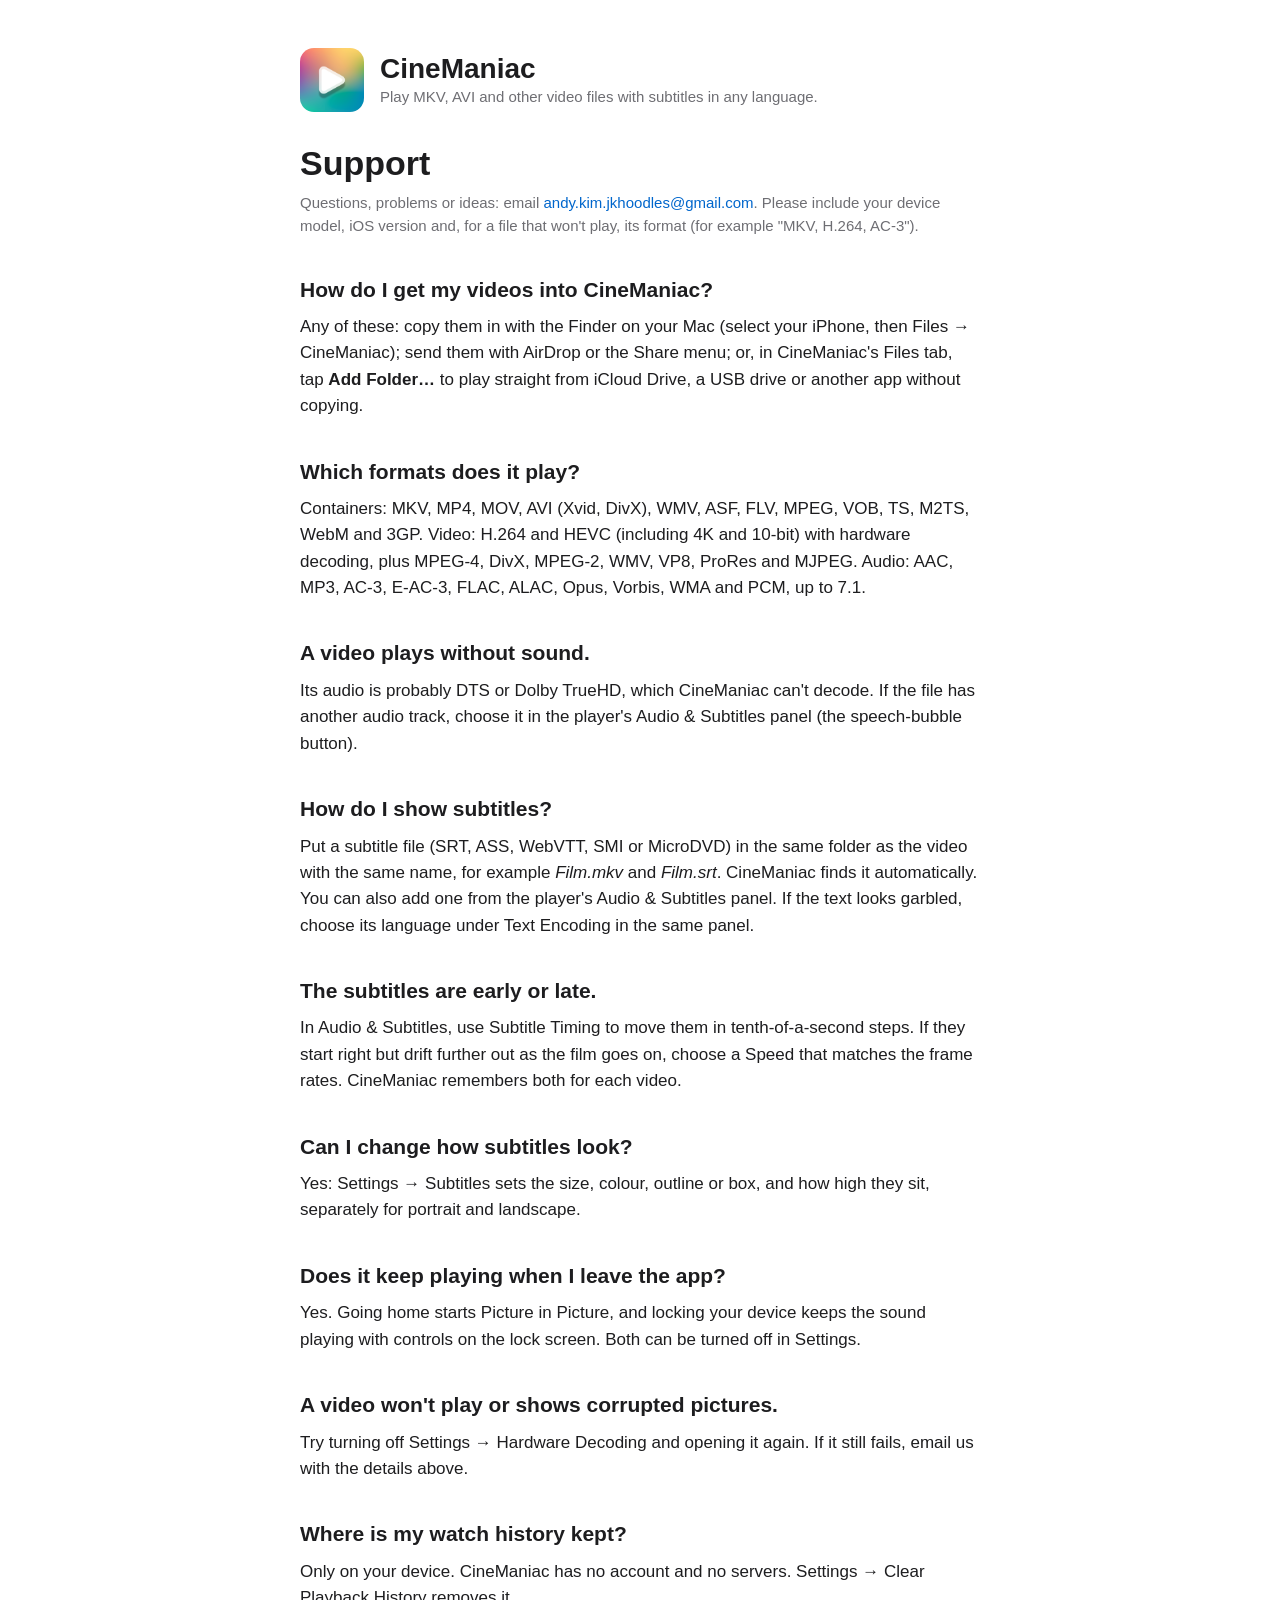
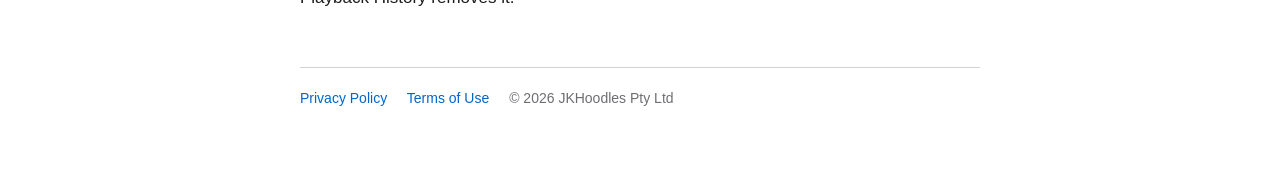
==== cinemaniac/index.html @ 22da9c40 "CineManiac support page Co-Authored-By: Claude Opus 5.5 <noreply@anthropic.com>" ====
<!doctype html>
<html lang="en">
<head>
<meta charset="utf-8">
<meta name="viewport" content="width=device-width, initial-scale=1">
<title>CineManiac Support</title>
<meta name="description" content="Help and contact for CineManiac, the video player for iPhone and iPad.">
<link rel="stylesheet" href="/style.css">
</head>
<body>
<main>
  <header>
    <img src="/cinemaniac/icon.png" alt="">
    <div>
      <div class="title">CineManiac</div>
      <div class="subtitle">Play MKV, AVI and other video files with subtitles in any language.</div>
    </div>
  </header>

  <h1>Support</h1>
  <p class="meta">Questions, problems or ideas: email <a href="mailto:andy.kim.jkhoodles@gmail.com?subject=CineManiac">andy.kim.jkhoodles@gmail.com</a>. Please include your device model, iOS version and, for a file that won't play, its format (for example "MKV, H.264, AC-3").</p>

  <h2>How do I get my videos into CineManiac?</h2>
  <p>Any of these: copy them in with the Finder on your Mac (select your iPhone, then Files → CineManiac); send them with AirDrop or the Share menu; or, in CineManiac's Files tab, tap <strong>Add Folder…</strong> to play straight from iCloud Drive, a USB drive or another app without copying.</p>

  <h2>Which formats does it play?</h2>
  <p>Containers: MKV, MP4, MOV, AVI (Xvid, DivX), WMV, ASF, FLV, MPEG, VOB, TS, M2TS, WebM and 3GP. Video: H.264 and HEVC (including 4K and 10-bit) with hardware decoding, plus MPEG-4, DivX, MPEG-2, WMV, VP8, ProRes and MJPEG. Audio: AAC, MP3, AC-3, E-AC-3, FLAC, ALAC, Opus, Vorbis, WMA and PCM, up to 7.1.</p>

  <h2>A video plays without sound.</h2>
  <p>Its audio is probably DTS or Dolby TrueHD, which CineManiac can't decode. If the file has another audio track, choose it in the player's Audio &amp; Subtitles panel (the speech-bubble button).</p>

  <h2>How do I show subtitles?</h2>
  <p>Put a subtitle file (SRT, ASS, WebVTT, SMI or MicroDVD) in the same folder as the video with the same name, for example <em>Film.mkv</em> and <em>Film.srt</em>. CineManiac finds it automatically. You can also add one from the player's Audio &amp; Subtitles panel. If the text looks garbled, choose its language under Text Encoding in the same panel.</p>

  <h2>The subtitles are early or late.</h2>
  <p>In Audio &amp; Subtitles, use Subtitle Timing to move them in tenth-of-a-second steps. If they start right but drift further out as the film goes on, choose a Speed that matches the frame rates. CineManiac remembers both for each video.</p>

  <h2>Can I change how subtitles look?</h2>
  <p>Yes: Settings → Subtitles sets the size, colour, outline or box, and how high they sit, separately for portrait and landscape.</p>

  <h2>Does it keep playing when I leave the app?</h2>
  <p>Yes. Going home starts Picture in Picture, and locking your device keeps the sound playing with controls on the lock screen. Both can be turned off in Settings.</p>

  <h2>A video won't play or shows corrupted pictures.</h2>
  <p>Try turning off Settings → Hardware Decoding and opening it again. If it still fails, email us with the details above.</p>

  <h2>Where is my watch history kept?</h2>
  <p>Only on your device. CineManiac has no account and no servers. Settings → Clear Playback History removes it.</p>

  <footer>
    <a href="/cinemaniac/privacy/">Privacy Policy</a>
    <a href="https://www.apple.com/legal/internet-services/itunes/dev/stdeula/">Terms of Use</a>
    <span>© 2026 JKHoodles Pty Ltd</span>
  </footer>
</main>
</body>
</html>
---- style.css ----
:root {
  --bg: #ffffff;
  --text: #1d1d1f;
  --muted: #6e6e73;
  --rule: #d2d2d7;
  --accent: #f26b2a;
  --link: #0066cc;
  color-scheme: light dark;
}
@media (prefers-color-scheme: dark) {
  :root {
    --bg: #000000;
    --text: #f5f5f7;
    --muted: #a1a1a6;
    --rule: #424245;
    --link: #2997ff;
  }
}
* { box-sizing: border-box; }
body {
  margin: 0;
  background: var(--bg);
  color: var(--text);
  font: 17px/1.55 -apple-system, BlinkMacSystemFont, "SF Pro Text", "Helvetica Neue", "Apple SD Gothic Neo", sans-serif;
  -webkit-text-size-adjust: 100%;
}
main { max-width: 720px; margin: 0 auto; padding: 48px 20px 80px; }
header { display: flex; align-items: center; gap: 16px; margin-bottom: 32px; }
header img { width: 64px; height: 64px; border-radius: 14px; }
header .title { font-size: 28px; font-weight: 700; line-height: 1.2; }
header .subtitle { color: var(--muted); font-size: 15px; }
h1 { font-size: 34px; line-height: 1.15; margin: 0 0 8px; }
h2 { font-size: 21px; margin: 36px 0 8px; }
p, li { margin: 0 0 12px; }
ul { padding-left: 22px; }
a { color: var(--link); text-decoration: none; }
a:hover { text-decoration: underline; }
.meta { color: var(--muted); font-size: 15px; margin-bottom: 28px; }
.summary { border-left: 3px solid var(--accent); padding: 4px 0 4px 16px; margin: 0 0 28px; }
footer { margin-top: 56px; padding-top: 20px; border-top: 1px solid var(--rule); color: var(--muted); font-size: 14px; }
footer a { margin-right: 16px; }
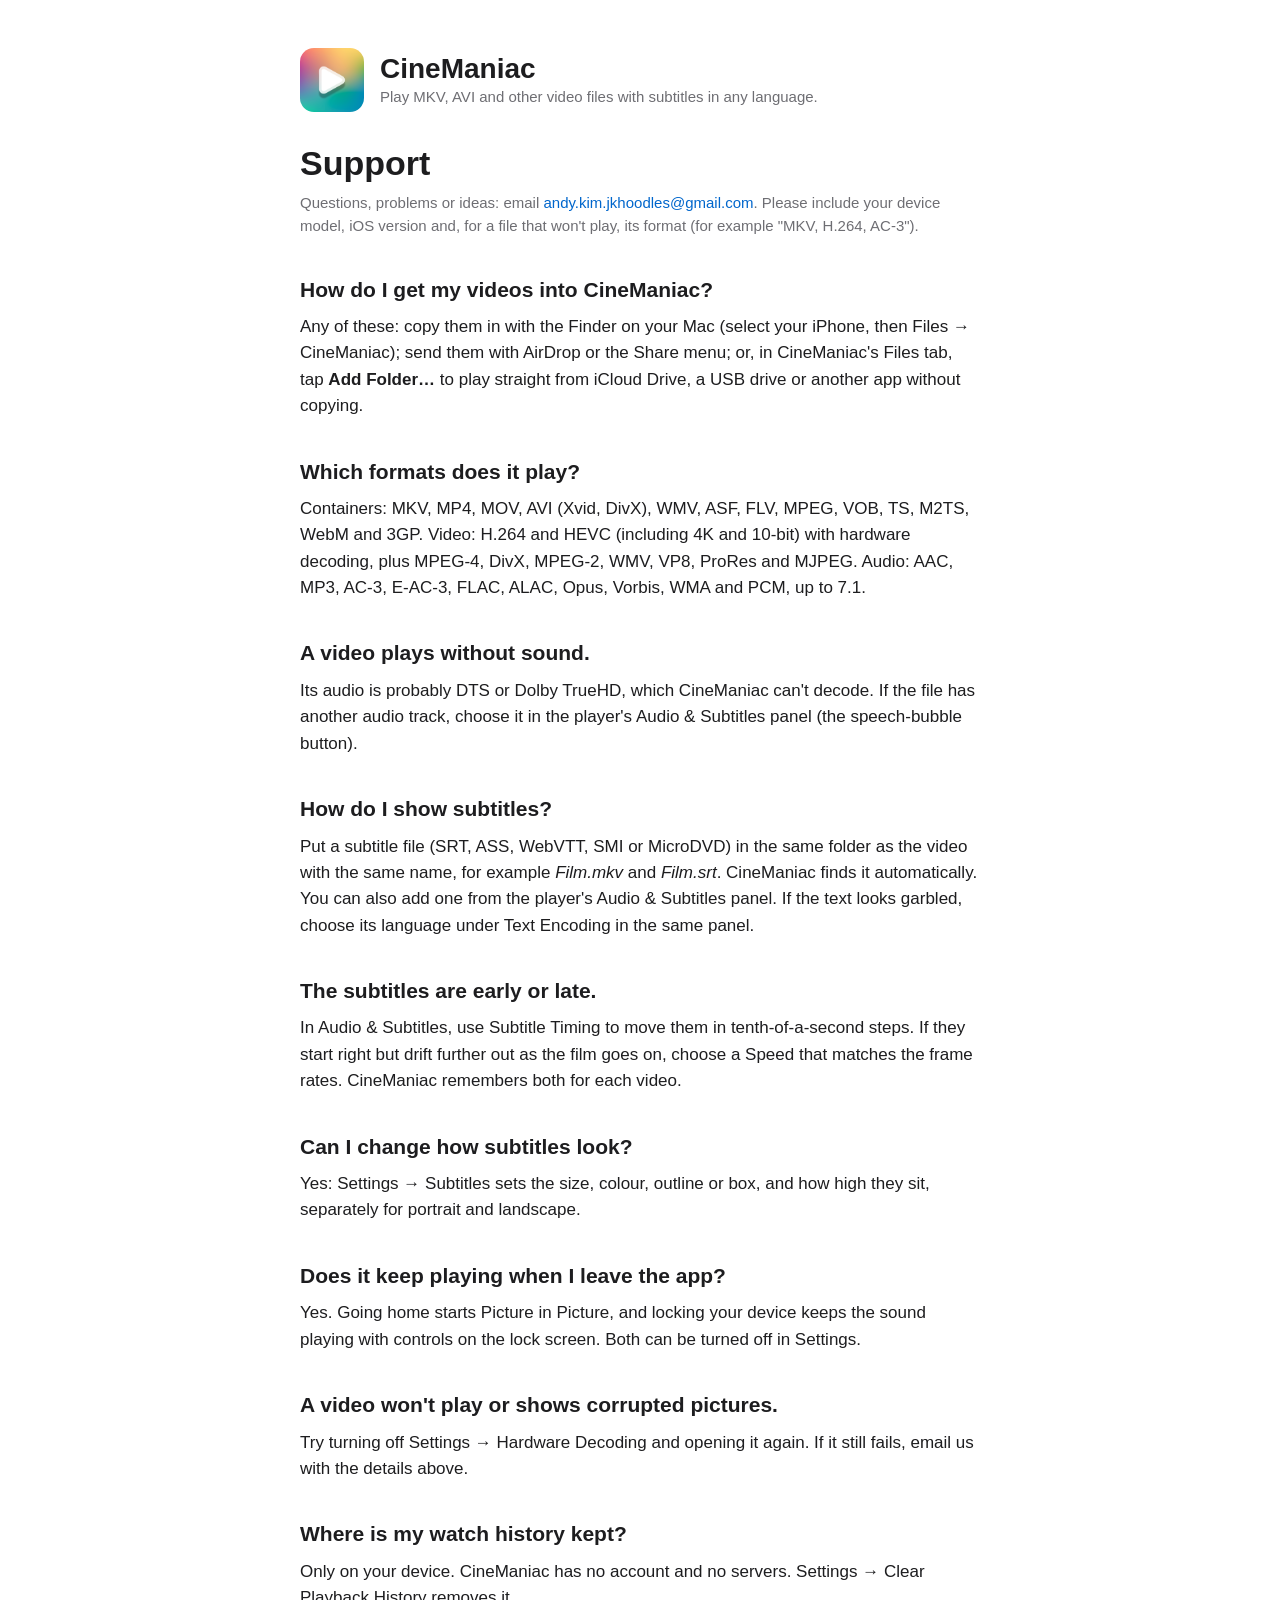
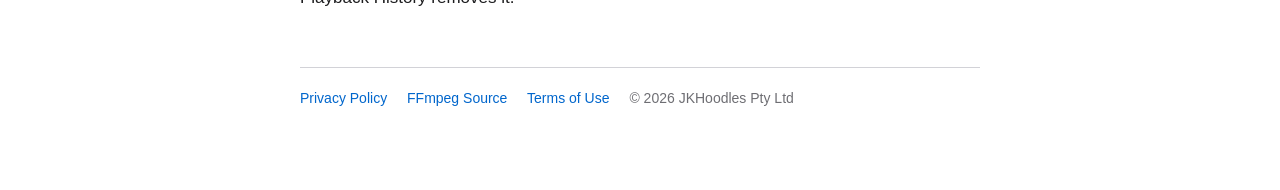
==== commit e93022de: "Add CineManiac FFmpeg source page (LGPL source offer) Co-Authored-By: Claude Opus 5.5 <noreply@anthr" ====
--- a/cinemaniac/index.html
+++ b/cinemaniac/index.html
@@ -49,6 +49,7 @@
 
   <footer>
     <a href="/cinemaniac/privacy/">Privacy Policy</a>
+    <a href="/cinemaniac/ffmpeg/">FFmpeg Source</a>
     <a href="https://www.apple.com/legal/internet-services/itunes/dev/stdeula/">Terms of Use</a>
     <span>© 2026 JKHoodles Pty Ltd</span>
   </footer>
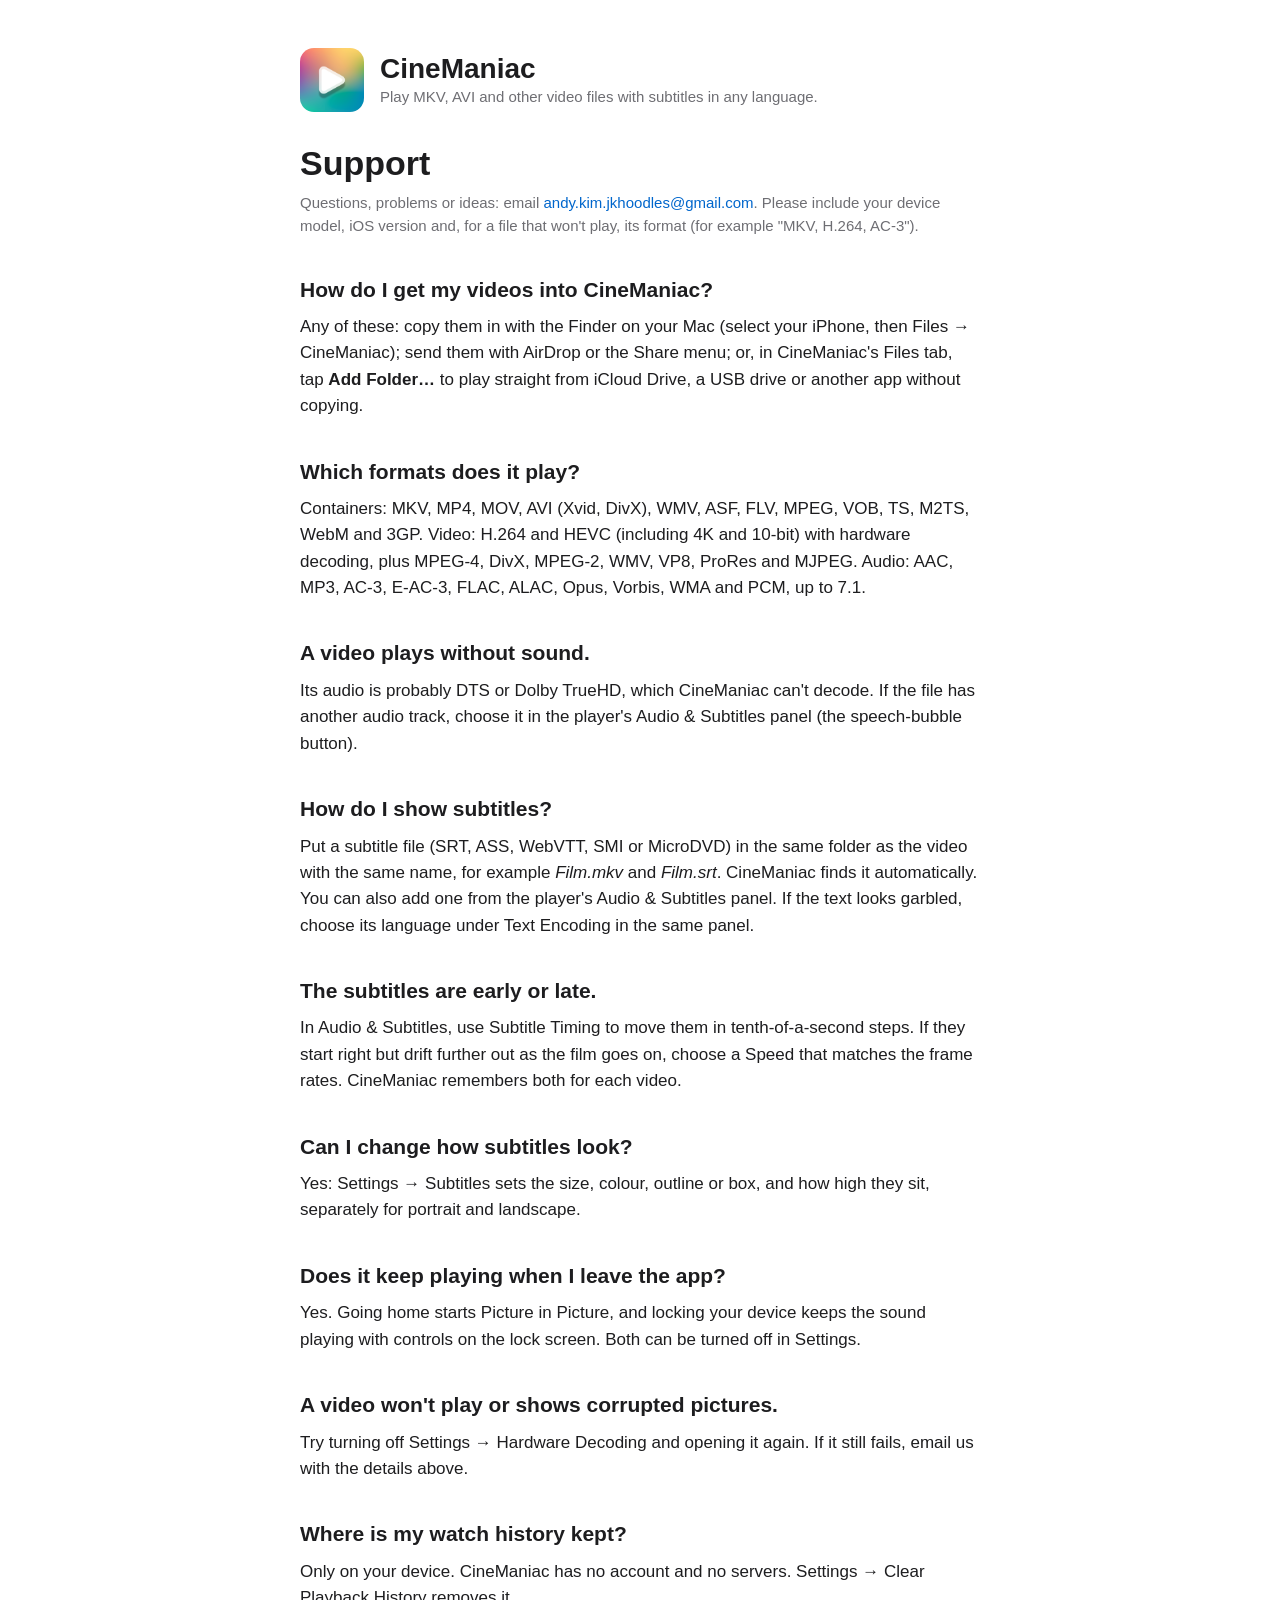
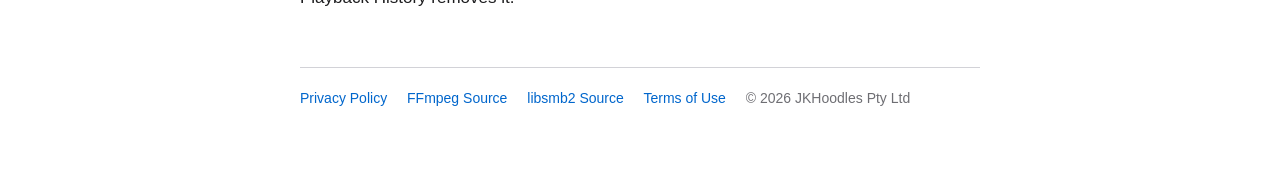
==== commit ba99a4b3: "Add CineManiac libsmb2 source page (LGPL source offer) Co-Authored-By: Claude Opus 5.5 <noreply@anth" ====
--- a/cinemaniac/index.html
+++ b/cinemaniac/index.html
@@ -50,6 +50,7 @@
   <footer>
     <a href="/cinemaniac/privacy/">Privacy Policy</a>
     <a href="/cinemaniac/ffmpeg/">FFmpeg Source</a>
+    <a href="/cinemaniac/libsmb2/">libsmb2 Source</a>
     <a href="https://www.apple.com/legal/internet-services/itunes/dev/stdeula/">Terms of Use</a>
     <span>© 2026 JKHoodles Pty Ltd</span>
   </footer>
